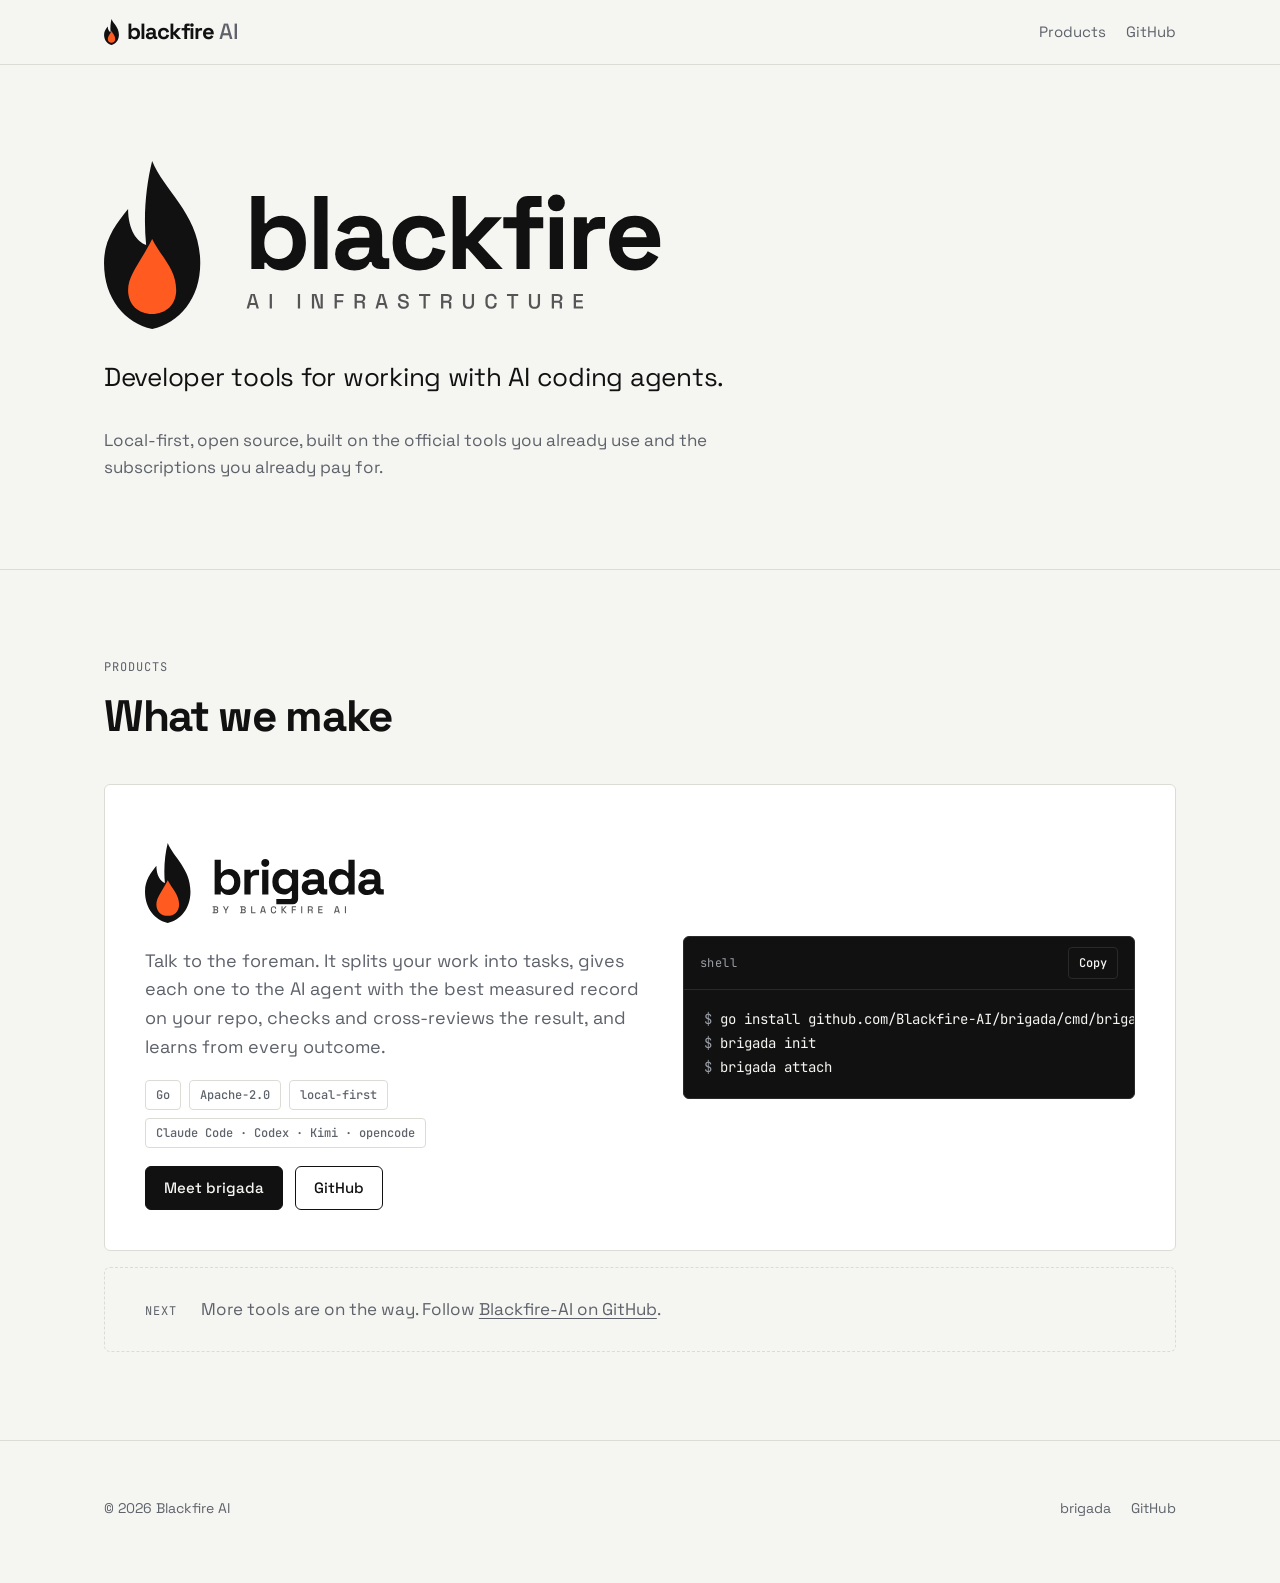
==== index.html @ c98cbc7f "feat: flame lockups for Blackfire AI and brigada One mark for the company and every product: the Bla" ====
<!doctype html>
<html lang="en">
<head>
<meta charset="utf-8">
<meta name="viewport" content="width=device-width, initial-scale=1">
<title>Blackfire AI</title>
<meta name="description" content="Blackfire AI builds developer tools for working with AI coding agents. First product: brigada, a foreman for the AI coding CLIs you already pay for.">
<link rel="canonical" href="https://blackfire-ai.com/">
<meta property="og:type" content="website">
<meta property="og:site_name" content="Blackfire AI">
<meta property="og:title" content="Blackfire AI">
<meta property="og:description" content="Developer tools for working with AI coding agents. First product: brigada.">
<meta property="og:url" content="https://blackfire-ai.com/">
<meta name="theme-color" content="#F5F5F2" media="(prefers-color-scheme: light)">
<meta name="theme-color" content="#111111" media="(prefers-color-scheme: dark)">
<link rel="icon" href="/assets/blackfire/favicon.svg" type="image/svg+xml">
<link rel="apple-touch-icon" href="/assets/blackfire/app-icon.svg">
<link rel="preconnect" href="https://fonts.googleapis.com">
<link rel="preconnect" href="https://fonts.gstatic.com" crossorigin>
<link rel="stylesheet" href="https://fonts.googleapis.com/css2?family=JetBrains+Mono:wght@400;500&family=Space+Grotesk:wght@400;500;700&display=swap">
<link rel="stylesheet" href="/assets/site.css">
<link rel="stylesheet" href="/assets/home.css">
</head>
<body>
<a class="skip" href="#main">Skip to content</a>

<header class="site-header">
  <div class="wrap">
    <a class="bf-lockup" href="/" aria-label="Blackfire AI home">
      <svg viewBox="16 4 32 56" aria-hidden="true"><path class="flame-body" d="M32 4C36 14 48 22 48 38C48 50 41 58 32 60C23 58 16 50 16 38C16 30 20 25 24 20C24 27 27 31 30 32C29 22 30 12 32 4Z"/><path class="flame-core" d="M32 30C35 36 40 40 40 47C40 52 36.5 55 32 55C27.5 55 24 52 24 47C24 42 28 38 32 30Z"/></svg>
      <span>blackfire <span class="ai">AI</span></span>
    </a>
    <nav class="nav" aria-label="Main">
      <a href="#products">Products</a>
      <a href="https://github.com/Blackfire-AI">GitHub</a>
    </nav>
  </div>
</header>

<main id="main">

<section class="home-hero" aria-labelledby="home-title">
  <div class="wrap">
    <h1 id="home-title" class="bf-big">
      <picture>
        <source media="(prefers-color-scheme: dark)" srcset="/assets/blackfire/lockup-on-dark.svg">
        <img src="/assets/blackfire/lockup-on-light.svg" alt="Blackfire AI" width="400" height="120">
      </picture>
    </h1>
    <p class="lead">Developer tools for working with AI coding agents.</p>
    <p class="sub">Local-first, open source, built on the official tools you already use and the subscriptions you already pay for.</p>
  </div>
</section>

<section class="section" id="products" aria-labelledby="products-title">
  <div class="wrap">
    <div class="section-head">
      <span class="label">Products</span>
      <h2 id="products-title">What we make</h2>
    </div>

    <div class="products">
      <article class="product" aria-labelledby="p-brigada">
        <div class="product-info">
          <h3 id="p-brigada" class="wordmark">
            <picture>
              <source media="(prefers-color-scheme: dark)" srcset="/assets/brigada/lockup-on-dark.svg">
              <img src="/assets/brigada/lockup-on-light.svg" alt="brigada by Blackfire AI" width="362" height="120">
            </picture>
          </h3>
          <p>Talk to the foreman. It splits your work into tasks, gives each one to the AI agent with the best measured record on your repo, checks and cross-reviews the result, and learns from every outcome.</p>
          <ul class="meta" aria-label="Facts">
            <li>Go</li>
            <li>Apache-2.0</li>
            <li>local-first</li>
            <li>Claude Code · Codex · Kimi · opencode</li>
          </ul>
          <div class="cta">
            <a class="btn btn-solid" href="/brigada/">Meet brigada</a>
            <a class="btn" href="https://github.com/Blackfire-AI/brigada">GitHub</a>
          </div>
        </div>
        <div class="term" role="group" aria-label="Install brigada">
          <div class="term-bar"><span>shell</span><button class="copy" type="button" data-copy="home-install">Copy</button></div>
<pre id="home-install"><span class="p">$ </span>go install github.com/Blackfire-AI/brigada/cmd/brigada@latest
<span class="p">$ </span>brigada init
<span class="p">$ </span>brigada attach</pre>
        </div>
      </article>

      <div class="next">
        <span class="label">Next</span>
        <span>More tools are on the way. Follow <a href="https://github.com/Blackfire-AI">Blackfire-AI on GitHub</a>.</span>
      </div>
    </div>
  </div>
</section>

</main>

<footer class="site-footer">
  <div class="wrap">
    <div class="footer-row">
      <span>© 2026 Blackfire AI</span>
      <nav class="footer-links" aria-label="Footer">
        <a href="/brigada/">brigada</a>
        <a href="https://github.com/Blackfire-AI">GitHub</a>
      </nav>
    </div>
  </div>
</footer>

<script src="/assets/site.js" defer></script>
</body>
</html>
---- assets/site.css ----
/* Blackfire AI site. Palette: Ink, Paper, Hi-vis, Steel. Hi-vis appears only in
   the core of the Blackfire flame; never as an accent. */

:root {
  --ink: #111111;
  --paper: #F5F5F2;
  --hivis: #FF5A1F;
  --steel: #5E626A;

  --bg: var(--paper);
  --surface: #FFFFFF;
  --fg: var(--ink);
  --muted: var(--steel);
  --line: #DCDCD6;
  --term-bg: #111111;
  --term-fg: #F5F5F2;
  --term-muted: #9A9EA5;
  --term-line: #2A2A2A;

  --sans: "Space Grotesk", system-ui, -apple-system, "Segoe UI", sans-serif;
  --mono: "JetBrains Mono", ui-monospace, SFMono-Regular, Menlo, monospace;
  --wrap: 1120px;
  --gutter: 24px;
  --r: 6px;

  color-scheme: light dark;
}

@media (prefers-color-scheme: dark) {
  :root {
    --bg: #111111;
    --surface: #191919;
    --fg: #F5F5F2;
    --muted: #A3A7AE;
    --line: #2C2C2C;
    --term-bg: #0A0A0A;
    --term-line: #2C2C2C;
  }
}

*, *::before, *::after { box-sizing: border-box; }

html { -webkit-text-size-adjust: 100%; scroll-behavior: smooth; }
@media (prefers-reduced-motion: reduce) { html { scroll-behavior: auto; } }

body {
  margin: 0;
  background: var(--bg);
  color: var(--fg);
  font: 400 17px/1.6 var(--sans);
  -webkit-font-smoothing: antialiased;
}

img, svg { display: block; max-width: 100%; }

a { color: inherit; text-underline-offset: 3px; text-decoration-thickness: 1px; }
a:hover { text-decoration-thickness: 2px; }

:focus-visible { outline: 2px solid var(--fg); outline-offset: 3px; border-radius: 2px; }

code, pre, kbd { font-family: var(--mono); font-size: 0.88em; }
:not(pre) > code {
  background: var(--surface);
  border: 1px solid var(--line);
  border-radius: 4px;
  padding: 0.05em 0.35em;
}

h1, h2, h3 { line-height: 1.1; letter-spacing: -0.03em; margin: 0; font-weight: 700; }
h1 { font-size: clamp(40px, 6vw, 68px); }
h2 { font-size: clamp(30px, 4vw, 44px); }
h3 { font-size: 20px; letter-spacing: -0.01em; }
p { margin: 0; }

.wrap { max-width: var(--wrap); margin: 0 auto; padding: 0 var(--gutter); }

.skip {
  position: absolute; left: -9999px; top: 8px;
  background: var(--fg); color: var(--bg); padding: 8px 12px; z-index: 10;
}
.skip:focus { left: 8px; }

.label {
  font-family: var(--mono);
  font-size: 12px;
  letter-spacing: 0.08em;
  text-transform: uppercase;
  color: var(--muted);
}

/* Header */

.site-header { border-bottom: 1px solid var(--line); }
.site-header .wrap {
  display: flex; align-items: center; justify-content: space-between;
  gap: 16px; min-height: 64px; flex-wrap: wrap;
}

.bf-lockup {
  display: inline-flex; align-items: center; gap: 8px;
  text-decoration: none; font-weight: 700; font-size: 22px; letter-spacing: -0.04em;
  min-height: 44px;
}
.bf-lockup svg { width: 15px; height: 26px; flex: none; }
.bf-lockup .ai { font-weight: 500; color: var(--muted); letter-spacing: -0.01em; }

.flame-body { fill: currentColor; }
.flame-core { fill: var(--hivis); }

.nav { display: flex; gap: 4px 20px; flex-wrap: wrap; align-items: center; font-size: 15px; }
.nav a { text-decoration: none; color: var(--muted); padding: 10px 0; }
.nav a:hover { color: var(--fg); text-decoration: underline; }
@media (max-width: 600px) { .nav a.opt { display: none; } .nav { gap: 4px 16px; } }

/* Buttons */

.btn {
  display: inline-flex; align-items: center; justify-content: center; gap: 8px;
  min-height: 44px; padding: 0 18px;
  border-radius: var(--r); border: 1px solid var(--fg);
  font: 500 15px/1 var(--sans); text-decoration: none; cursor: pointer;
  background: transparent; color: var(--fg);
}
.btn:hover { text-decoration: none; background: var(--surface); }
.btn-solid { background: var(--fg); color: var(--bg); }
.btn-solid:hover { background: var(--fg); opacity: 0.88; }
.btn svg { width: 18px; height: 18px; }

/* Sections */

.section { padding: 88px 0; border-top: 1px solid var(--line); }
.section-head { display: grid; gap: 14px; max-width: 760px; margin-bottom: 44px; }
.section-head p { color: var(--muted); font-size: 19px; }

.grid { display: grid; gap: 1px; background: var(--line); border: 1px solid var(--line); border-radius: var(--r); overflow: hidden; }
.grid > * { background: var(--bg); padding: 28px; display: grid; gap: 10px; align-content: start; }
.grid-2 { grid-template-columns: repeat(2, 1fr); }
.grid-3 { grid-template-columns: repeat(3, 1fr); }
.grid p { color: var(--muted); }
@media (max-width: 860px) { .grid-3 { grid-template-columns: 1fr 1fr; } }
@media (max-width: 600px) { .grid-2, .grid-3 { grid-template-columns: 1fr; } }

/* Terminal */

.term {
  background: var(--term-bg); color: var(--term-fg);
  border: 1px solid var(--term-line); border-radius: var(--r);
  font-family: var(--mono); font-size: 14px; line-height: 1.7;
  overflow: hidden; min-width: 0;
}
.term-bar {
  display: flex; align-items: center; justify-content: space-between; gap: 12px;
  padding: 10px 16px; border-bottom: 1px solid var(--term-line);
  color: var(--term-muted); font-size: 12px; letter-spacing: 0.04em;
}
.term pre { margin: 0; padding: 18px 20px; overflow-x: auto; font-size: inherit; }
.term .c { color: var(--term-muted); }
.term .p { color: var(--term-muted); user-select: none; }

.copy {
  font: 500 12px/1 var(--mono); color: var(--term-fg);
  background: transparent; border: 1px solid var(--term-line); border-radius: 4px;
  min-height: 32px; padding: 0 10px; cursor: pointer;
}
.copy:hover { border-color: var(--term-muted); }

/* Footer */

.site-footer { border-top: 1px solid var(--line); padding: 48px 0 56px; color: var(--muted); font-size: 14px; }
.site-footer .wrap { display: grid; gap: 24px; }
.footer-row { display: flex; flex-wrap: wrap; gap: 12px 28px; align-items: center; justify-content: space-between; }
.footer-links { display: flex; flex-wrap: wrap; gap: 4px 20px; }
.footer-links a { text-decoration: none; padding: 8px 0; }
.footer-links a:hover { color: var(--fg); text-decoration: underline; }
.fine { max-width: 760px; }
---- assets/home.css ----
/* / page: the Blackfire AI home and its product list. */

.home-hero { padding: 96px 0 88px; }
.home-hero .wrap { display: grid; gap: 28px; }

.bf-big { margin: 0; }
.bf-big img { width: clamp(280px, 52vw, 560px); height: auto; }

.home-hero .lead { font-size: clamp(20px, 2.4vw, 26px); max-width: 760px; letter-spacing: -0.01em; }
.home-hero .sub { color: var(--muted); max-width: 640px; }

.products { display: grid; gap: 16px; }

.product {
  display: grid; grid-template-columns: 1.1fr 1fr; gap: 40px; align-items: center;
  border: 1px solid var(--line); border-radius: var(--r); background: var(--surface);
  padding: 40px;
}
@media (max-width: 860px) { .product { grid-template-columns: 1fr; padding: 28px; gap: 28px; } }
.product-info { display: grid; gap: 18px; min-width: 0; }
.product-info p { color: var(--muted); font-size: 18px; }
.product .wordmark img { width: 240px; height: auto; }
.product .wordmark { padding: 18px 0 6px; }
.product .meta { display: flex; flex-wrap: wrap; gap: 8px; list-style: none; margin: 0; padding: 0; }
.product .meta li { font: 500 12px/1 var(--mono); border: 1px solid var(--line); border-radius: 4px; padding: 8px 10px; color: var(--muted); }
.product .cta { display: flex; flex-wrap: wrap; gap: 12px; }

.next {
  border: 1px dashed var(--line); border-radius: var(--r); padding: 28px 40px;
  display: flex; flex-wrap: wrap; gap: 8px 24px; align-items: baseline; color: var(--muted);
}
@media (max-width: 860px) { .next { padding: 24px 28px; } }
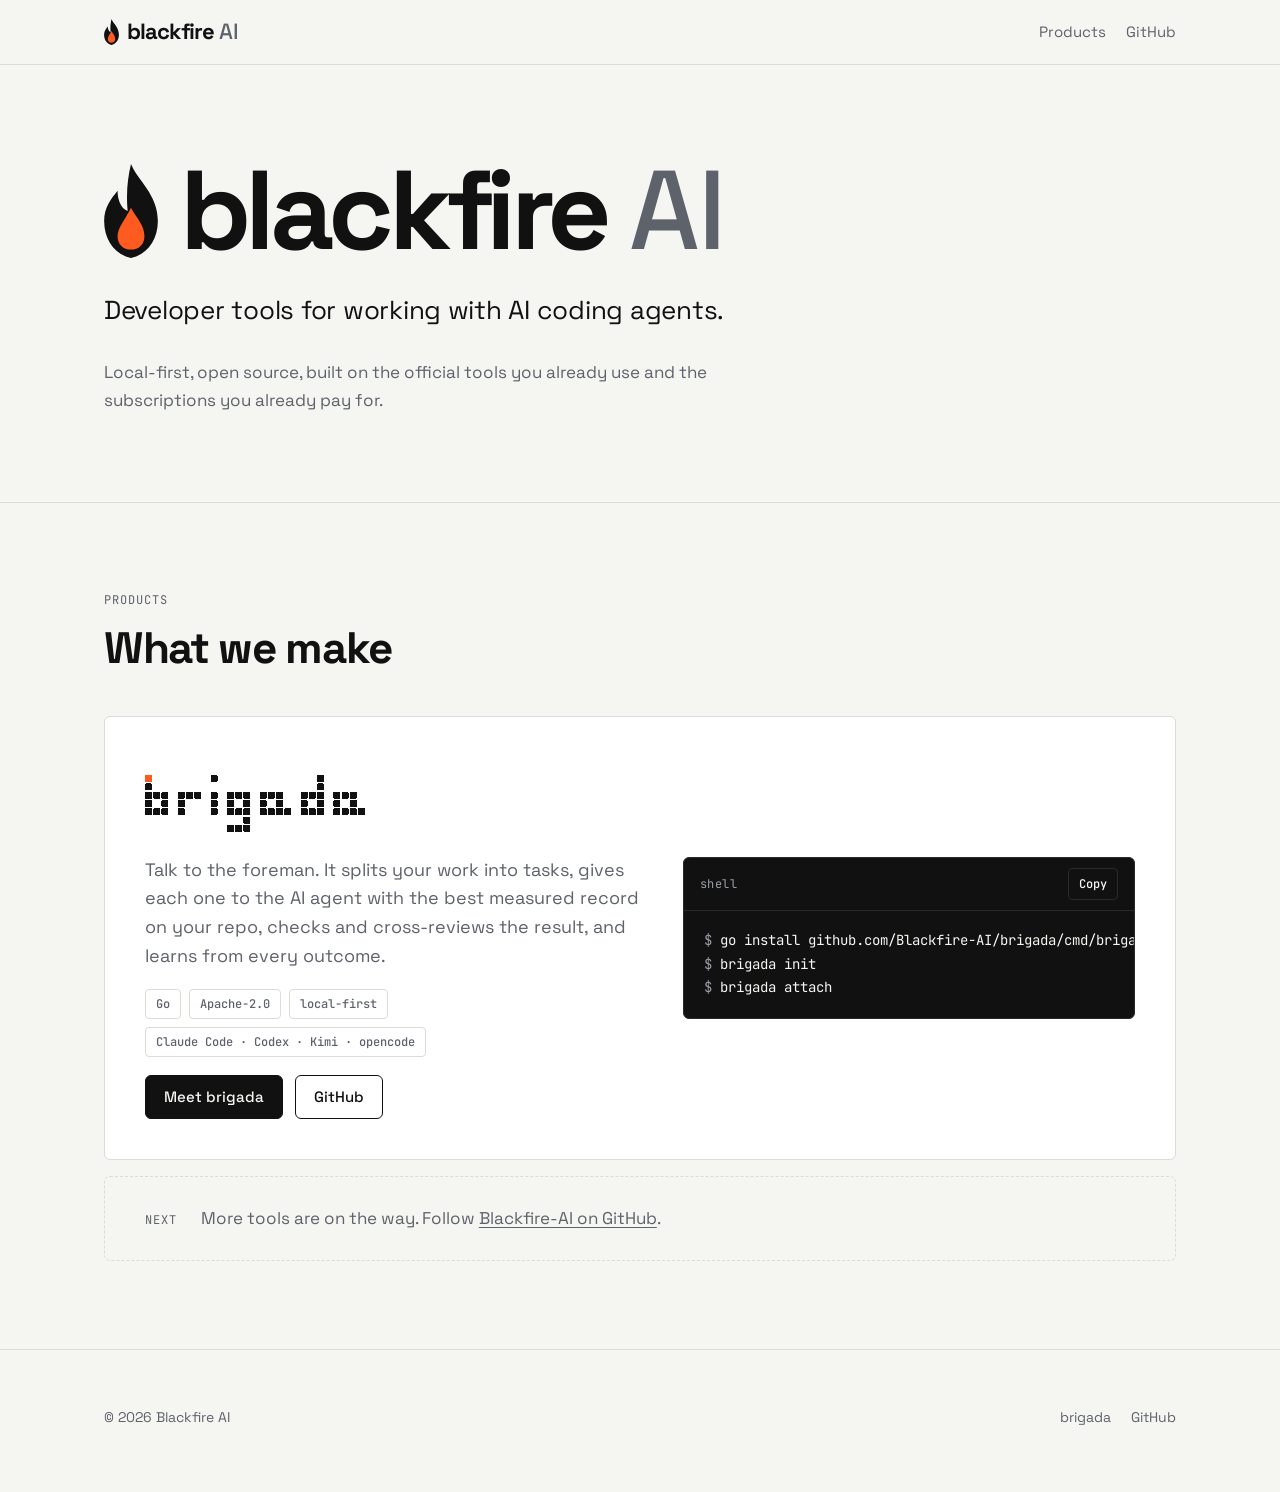
==== commit a678aaf4: "feat: Blackfire AI home and brigada landing page Static site for blackfire-ai.com on GitHub Pages. T" ====
--- a/index.html
+++ b/index.html
@@ -14,7 +14,6 @@
 <meta name="theme-color" content="#F5F5F2" media="(prefers-color-scheme: light)">
 <meta name="theme-color" content="#111111" media="(prefers-color-scheme: dark)">
 <link rel="icon" href="/assets/blackfire/favicon.svg" type="image/svg+xml">
-<link rel="apple-touch-icon" href="/assets/blackfire/app-icon.svg">
 <link rel="preconnect" href="https://fonts.googleapis.com">
 <link rel="preconnect" href="https://fonts.gstatic.com" crossorigin>
 <link rel="stylesheet" href="https://fonts.googleapis.com/css2?family=JetBrains+Mono:wght@400;500&family=Space+Grotesk:wght@400;500;700&display=swap">
@@ -42,10 +41,8 @@
 <section class="home-hero" aria-labelledby="home-title">
   <div class="wrap">
     <h1 id="home-title" class="bf-big">
-      <picture>
-        <source media="(prefers-color-scheme: dark)" srcset="/assets/blackfire/lockup-on-dark.svg">
-        <img src="/assets/blackfire/lockup-on-light.svg" alt="Blackfire AI" width="400" height="120">
-      </picture>
+      <svg viewBox="16 4 32 56" aria-hidden="true"><path class="flame-body" d="M32 4C36 14 48 22 48 38C48 50 41 58 32 60C23 58 16 50 16 38C16 30 20 25 24 20C24 27 27 31 30 32C29 22 30 12 32 4Z"/><path class="flame-core" d="M32 30C35 36 40 40 40 47C40 52 36.5 55 32 55C27.5 55 24 52 24 47C24 42 28 38 32 30Z"/></svg>
+      <span class="name">blackfire <span class="ai">AI</span></span>
     </h1>
     <p class="lead">Developer tools for working with AI coding agents.</p>
     <p class="sub">Local-first, open source, built on the official tools you already use and the subscriptions you already pay for.</p>
@@ -64,8 +61,8 @@
         <div class="product-info">
           <h3 id="p-brigada" class="wordmark">
             <picture>
-              <source media="(prefers-color-scheme: dark)" srcset="/assets/brigada/lockup-on-dark.svg">
-              <img src="/assets/brigada/lockup-on-light.svg" alt="brigada by Blackfire AI" width="362" height="120">
+              <source media="(prefers-color-scheme: dark)" srcset="/assets/brigada/wordmark-on-dark.svg">
+              <img src="/assets/brigada/wordmark-on-light.svg" alt="brigada" width="220" height="56">
             </picture>
           </h3>
           <p>Talk to the foreman. It splits your work into tasks, gives each one to the AI agent with the best measured record on your repo, checks and cross-reviews the result, and learns from every outcome.</p>
--- a/assets/site.css
+++ b/assets/site.css
@@ -1,5 +1,6 @@
-/* Blackfire AI site. Palette: Ink, Paper, Hi-vis, Steel. Hi-vis appears only in
-   the core of the Blackfire flame; never as an accent. */
+/* Blackfire AI site. Palette from the brigada brand tokens (docs/brand/tokens.json
+   in Blackfire-AI/brigada): Ink, Paper, Hi-vis, Steel. On brigada pages hi-vis
+   belongs to the foreman cell only, so no CSS here uses it on /brigada/. */
 
 :root {
   --ink: #111111;
--- a/assets/home.css
+++ b/assets/home.css
@@ -3,8 +3,11 @@
 .home-hero { padding: 96px 0 88px; }
 .home-hero .wrap { display: grid; gap: 28px; }
 
-.bf-big { margin: 0; }
-.bf-big img { width: clamp(280px, 52vw, 560px); height: auto; }
+.bf-big { display: flex; align-items: center; gap: 22px; }
+.bf-big svg { width: 54px; height: 94px; flex: none; }
+@media (max-width: 600px) { .bf-big { gap: 14px; } .bf-big svg { width: 34px; height: 60px; } }
+.bf-big .name { font-size: clamp(40px, 10vw, 112px); white-space: nowrap; font-weight: 700; letter-spacing: -0.05em; line-height: 0.9; }
+.bf-big .ai { color: var(--muted); font-weight: 500; letter-spacing: -0.02em; }
 
 .home-hero .lead { font-size: clamp(20px, 2.4vw, 26px); max-width: 760px; letter-spacing: -0.01em; }
 .home-hero .sub { color: var(--muted); max-width: 640px; }
@@ -19,7 +22,7 @@
 @media (max-width: 860px) { .product { grid-template-columns: 1fr; padding: 28px; gap: 28px; } }
 .product-info { display: grid; gap: 18px; min-width: 0; }
 .product-info p { color: var(--muted); font-size: 18px; }
-.product .wordmark img { width: 240px; height: auto; }
+.product .wordmark img { width: 220px; height: auto; }
 .product .wordmark { padding: 18px 0 6px; }
 .product .meta { display: flex; flex-wrap: wrap; gap: 8px; list-style: none; margin: 0; padding: 0; }
 .product .meta li { font: 500 12px/1 var(--mono); border: 1px solid var(--line); border-radius: 4px; padding: 8px 10px; color: var(--muted); }
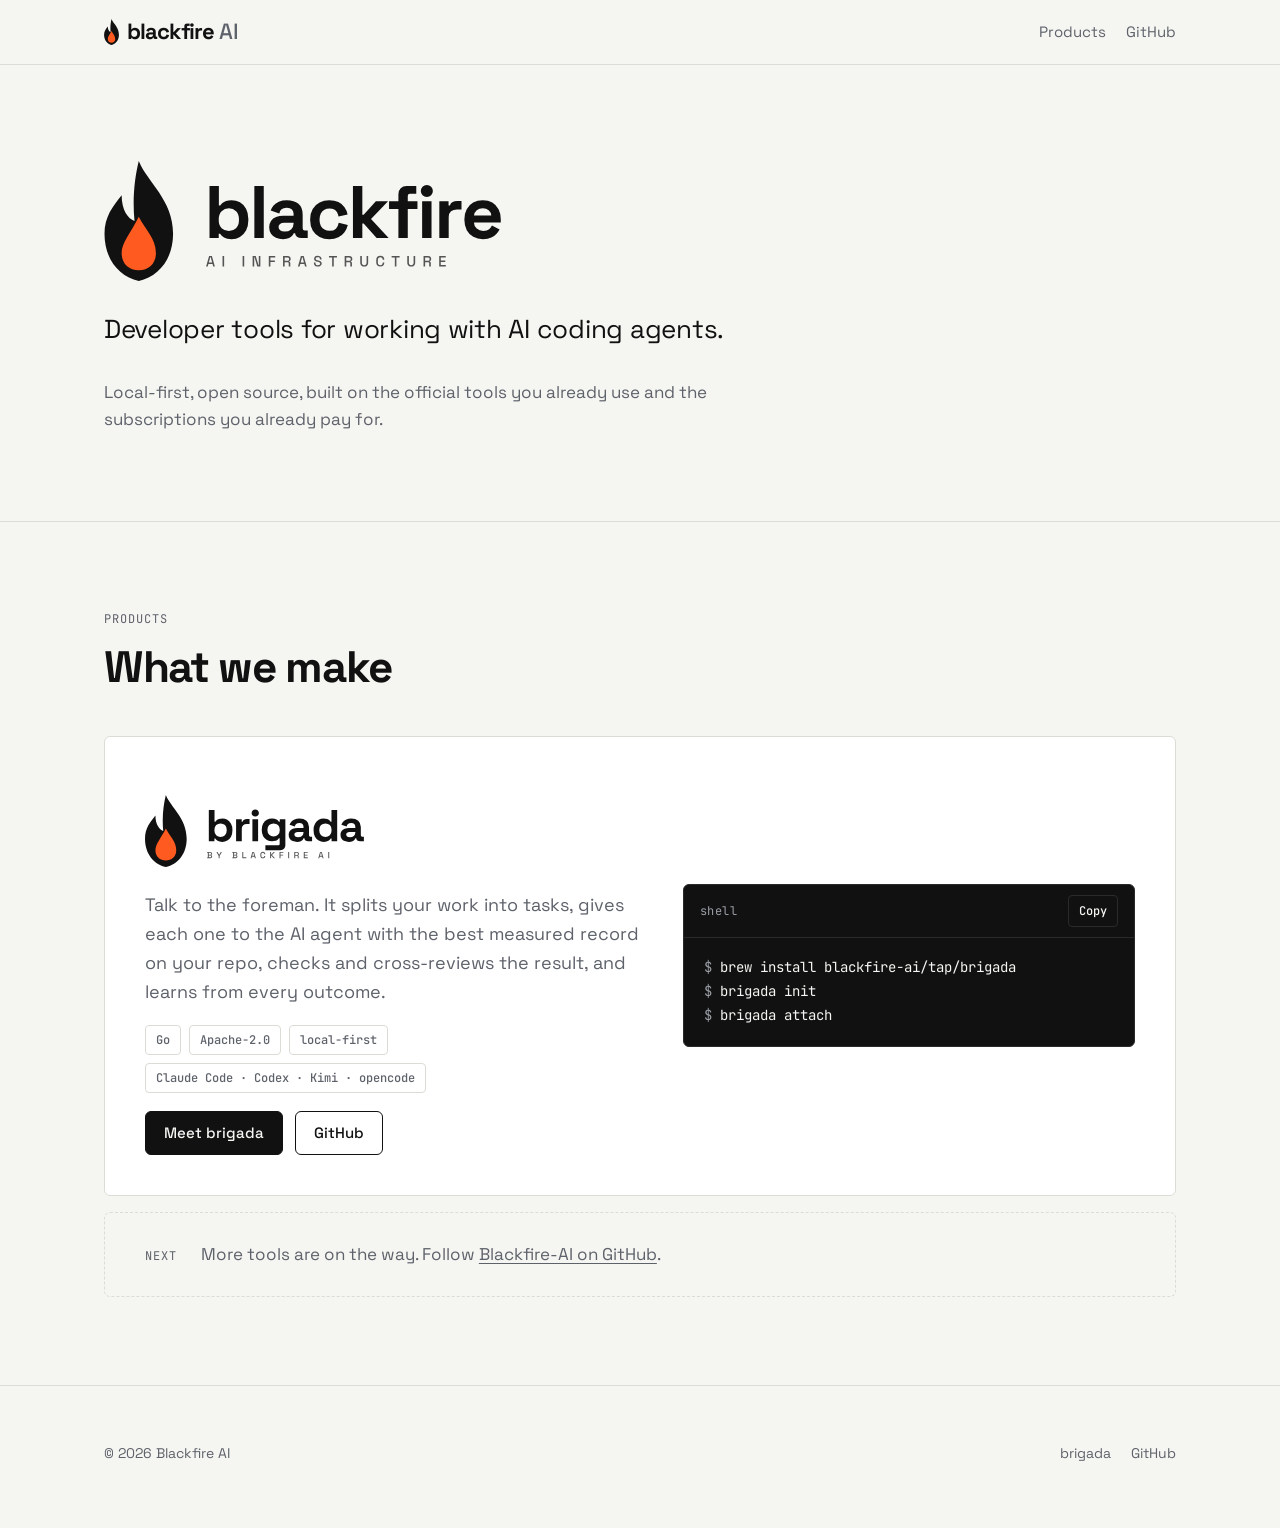
==== commit 66a3c00e: "docs(brigada): brew leads the install paths; soften review-family claims; name the foreman CLIs The " ====
--- a/index.html
+++ b/index.html
@@ -14,6 +14,7 @@
 <meta name="theme-color" content="#F5F5F2" media="(prefers-color-scheme: light)">
 <meta name="theme-color" content="#111111" media="(prefers-color-scheme: dark)">
 <link rel="icon" href="/assets/blackfire/favicon.svg" type="image/svg+xml">
+<link rel="apple-touch-icon" href="/assets/blackfire/app-icon.svg">
 <link rel="preconnect" href="https://fonts.googleapis.com">
 <link rel="preconnect" href="https://fonts.gstatic.com" crossorigin>
 <link rel="stylesheet" href="https://fonts.googleapis.com/css2?family=JetBrains+Mono:wght@400;500&family=Space+Grotesk:wght@400;500;700&display=swap">
@@ -41,8 +42,10 @@
 <section class="home-hero" aria-labelledby="home-title">
   <div class="wrap">
     <h1 id="home-title" class="bf-big">
-      <svg viewBox="16 4 32 56" aria-hidden="true"><path class="flame-body" d="M32 4C36 14 48 22 48 38C48 50 41 58 32 60C23 58 16 50 16 38C16 30 20 25 24 20C24 27 27 31 30 32C29 22 30 12 32 4Z"/><path class="flame-core" d="M32 30C35 36 40 40 40 47C40 52 36.5 55 32 55C27.5 55 24 52 24 47C24 42 28 38 32 30Z"/></svg>
-      <span class="name">blackfire <span class="ai">AI</span></span>
+      <picture>
+        <source media="(prefers-color-scheme: dark)" srcset="/assets/blackfire/lockup-on-dark.svg">
+        <img src="/assets/blackfire/lockup-on-light.svg" alt="Blackfire AI" width="400" height="120">
+      </picture>
     </h1>
     <p class="lead">Developer tools for working with AI coding agents.</p>
     <p class="sub">Local-first, open source, built on the official tools you already use and the subscriptions you already pay for.</p>
@@ -61,8 +64,8 @@
         <div class="product-info">
           <h3 id="p-brigada" class="wordmark">
             <picture>
-              <source media="(prefers-color-scheme: dark)" srcset="/assets/brigada/wordmark-on-dark.svg">
-              <img src="/assets/brigada/wordmark-on-light.svg" alt="brigada" width="220" height="56">
+              <source media="(prefers-color-scheme: dark)" srcset="/assets/brigada/lockup-on-dark.svg">
+              <img src="/assets/brigada/lockup-on-light.svg" alt="brigada by Blackfire AI" width="362" height="120">
             </picture>
           </h3>
           <p>Talk to the foreman. It splits your work into tasks, gives each one to the AI agent with the best measured record on your repo, checks and cross-reviews the result, and learns from every outcome.</p>
@@ -79,7 +82,7 @@
         </div>
         <div class="term" role="group" aria-label="Install brigada">
           <div class="term-bar"><span>shell</span><button class="copy" type="button" data-copy="home-install">Copy</button></div>
-<pre id="home-install"><span class="p">$ </span>go install github.com/Blackfire-AI/brigada/cmd/brigada@latest
+<pre id="home-install"><span class="p">$ </span>brew install blackfire-ai/tap/brigada
 <span class="p">$ </span>brigada init
 <span class="p">$ </span>brigada attach</pre>
         </div>
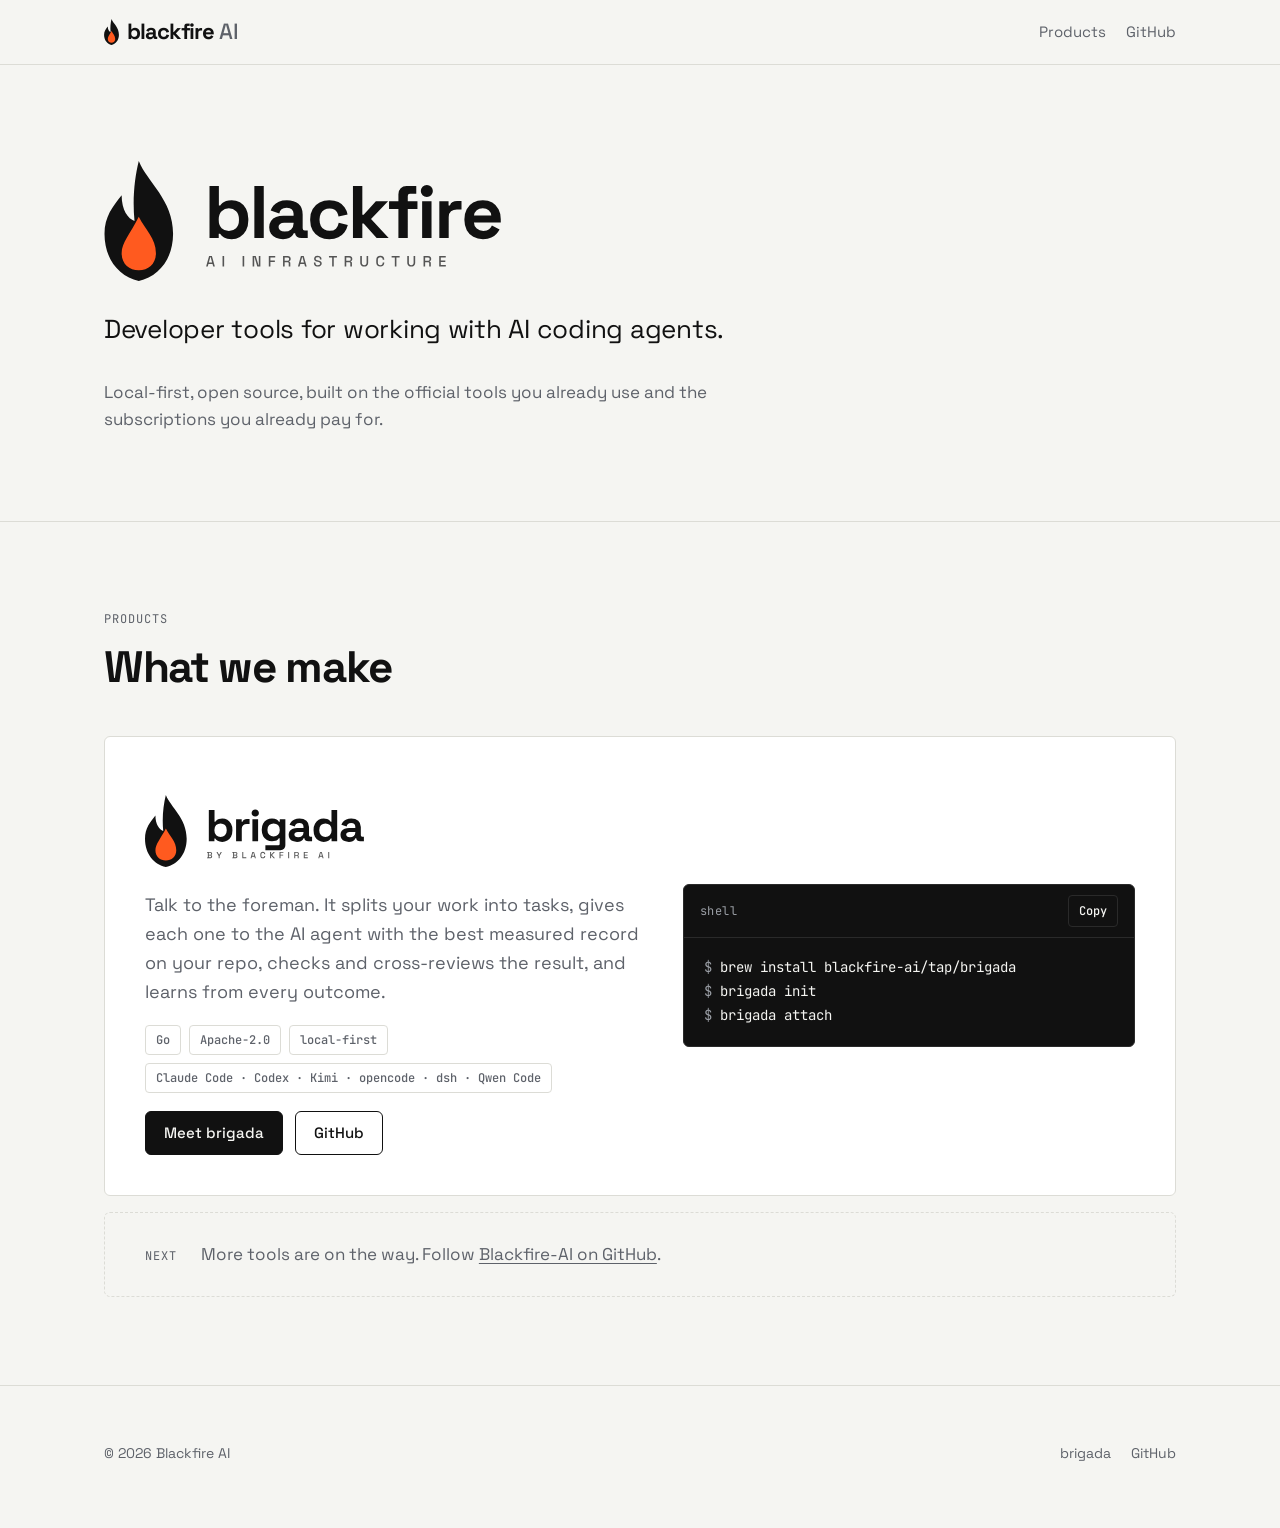
==== commit 30b95174: "docs(brigada): match the permission, dsh and plan-file copy to brigada 1.3.0 Workers run under the h" ====
--- a/index.html
+++ b/index.html
@@ -73,7 +73,7 @@
             <li>Go</li>
             <li>Apache-2.0</li>
             <li>local-first</li>
-            <li>Claude Code · Codex · Kimi · opencode</li>
+            <li>Claude Code · Codex · Kimi · opencode · dsh · Qwen Code</li>
           </ul>
           <div class="cta">
             <a class="btn btn-solid" href="/brigada/">Meet brigada</a>
